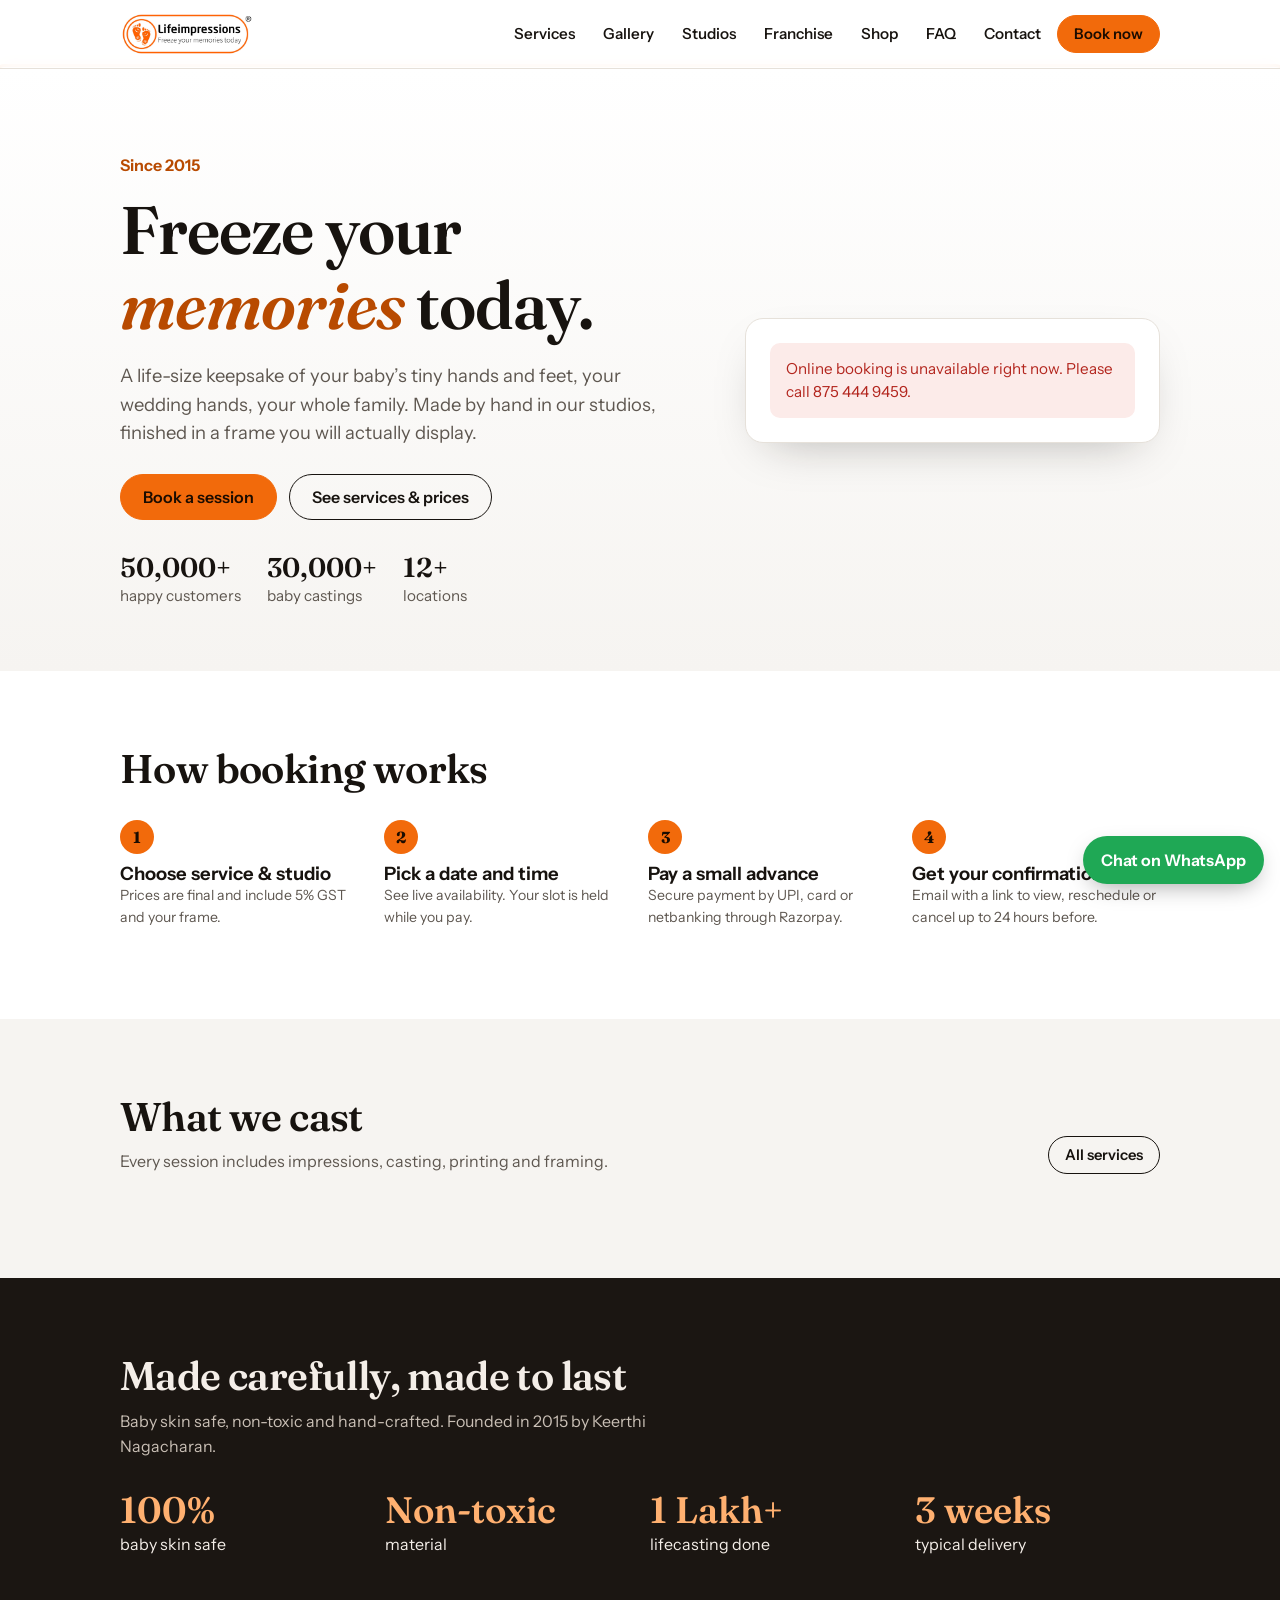
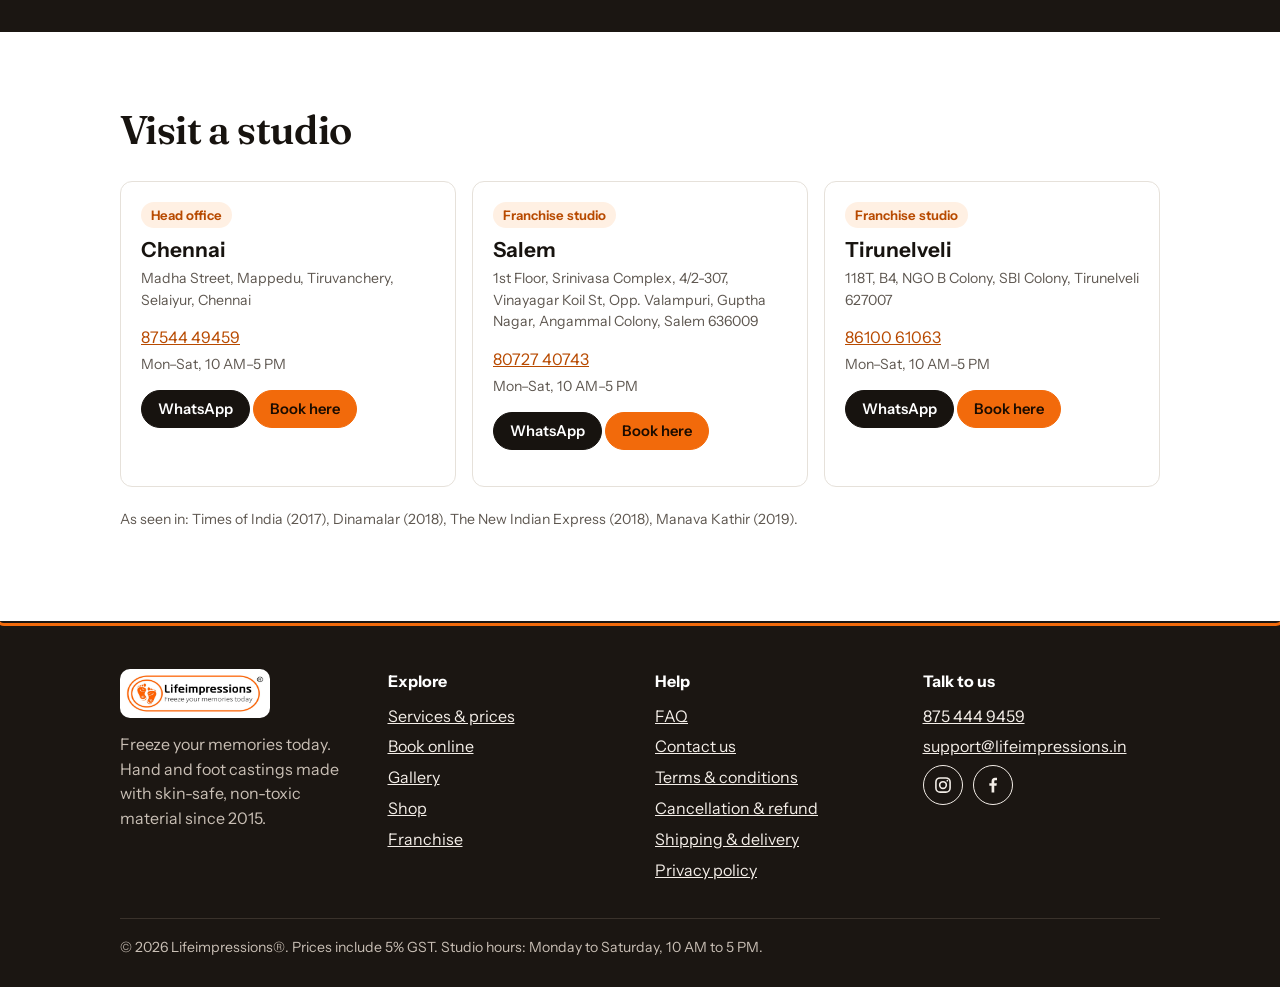
==== index.html @ 8e20bfcf "Lifeimpressions booking website and studio tracker Co-Authored-By: Claude Sonnet 5.5 <noreply@anthro" ====
<!doctype html>
<html lang="en">
<head>
<meta charset="utf-8">
<meta name="viewport" content="width=device-width,initial-scale=1">
<title>Lifeimpressions | Baby hand &amp; foot casting, couple and family casting</title>
<meta name="description" content="Freeze your memories today. Hand and foot casting for babies, couples and families at our studios in Chennai, Salem and Tirunelveli. Book online in two minutes.">
<meta name="theme-color" content="#17130F">
<link rel="icon" href="assets/icon.png">
<link rel="preconnect" href="https://fonts.googleapis.com"><link rel="preconnect" href="https://fonts.gstatic.com" crossorigin>
<link href="https://fonts.googleapis.com/css2?family=Fraunces:ital,opsz,wght@0,9..144,500;0,9..144,600;1,9..144,500&family=Instrument+Sans:wght@400;500;600;700&display=swap" rel="stylesheet">
<link rel="stylesheet" href="styles.css">
</head>
<body>
<a class="sr" href="#main">Skip to content</a>
<header class="top"><div class="wrap">
  <a class="logo" href="#/" aria-label="Lifeimpressions home"><img src="assets/logo.png" alt="Lifeimpressions" width="134" height="44"></a>
  <button class="burger" id="burger" aria-label="Menu" aria-expanded="false">&#9776;</button>
  <nav id="nav" aria-label="Main">
    <a class="l" href="#/services">Services</a><a class="l" href="#/gallery">Gallery</a><a class="l" href="#/locations">Studios</a>
    <a class="l" href="#/franchise">Franchise</a><a class="l" href="#/shop">Shop</a><a class="l" href="#/faq">FAQ</a><a class="l" href="#/contact">Contact</a>
    <a class="btn primary small" href="#/book">Book now</a>
  </nav>
</div></header>
<main id="main" tabindex="-1"></main>
<footer><div class="wrap">
  <div class="cols">
    <div><img src="assets/logo.png" alt="Lifeimpressions" width="150" height="49" style="background:#fff;border-radius:10px;padding:4px"><p style="margin-top:14px">Freeze your memories today. Hand and foot castings made with skin-safe, non-toxic material since 2015.</p></div>
    <div><h4>Explore</h4><ul><li><a href="#/services">Services &amp; prices</a></li><li><a href="#/book">Book online</a></li><li><a href="#/gallery">Gallery</a></li><li><a href="#/shop">Shop</a></li><li><a href="#/franchise">Franchise</a></li></ul></div>
    <div><h4>Help</h4><ul><li><a href="#/faq">FAQ</a></li><li><a href="#/contact">Contact us</a></li><li><a href="#/policies/terms">Terms &amp; conditions</a></li><li><a href="#/policies/cancellation">Cancellation &amp; refund</a></li><li><a href="#/policies/shipping">Shipping &amp; delivery</a></li><li><a href="#/policies/privacy">Privacy policy</a></li></ul></div>
    <div><h4>Talk to us</h4><ul id="foot-contact"></ul></div>
  </div>
  <div class="fine">&copy; <span id="yr"></span> Lifeimpressions&reg;. Prices include 5% GST. Studio hours: Monday to Saturday, 10 AM to 5 PM.</div>
</div></footer>
<a class="wa" id="wa" href="#" target="_blank" rel="noopener">Chat on WhatsApp</a>
<script src="config.js"></script>
<script src="app.js"></script>
</body>
</html>
---- styles.css ----
:root{
  --ink:#17130F; --ink2:#5E5750; --ground:#FFFFFF; --soft:#F6F4F1; --line:#E6E1DA;
  --orange:#F26A0B; --orange-ink:#B84A00; --orange-bg:#FFF0E3; --deep:#1B1612; --deep2:#2A231D;
  --ok:#1E7B4F; --ok-bg:#E4F4EB; --bad:#B3261E; --bad-bg:#FCEBE9;
  --display:'Fraunces',Georgia,serif; --body:'Instrument Sans','Segoe UI',system-ui,sans-serif;
  --r:12px; --gutter:clamp(16px,4vw,40px); --max:1120px;
}
*{box-sizing:border-box} html{scroll-behavior:smooth}
body{margin:0;font:16px/1.55 var(--body);color:var(--ink);background:var(--ground);-webkit-font-smoothing:antialiased}
img{max-width:100%;display:block} a{color:var(--orange-ink)} h1,h2,h3{margin:0;line-height:1.12}
h1,h2{font-family:var(--display);font-weight:600;letter-spacing:-.015em}
h1{font-size:clamp(2.3rem,6vw,4.2rem)} h2{font-size:clamp(1.7rem,3.6vw,2.5rem)} h3{font-size:1.15rem;font-weight:650}
p{margin:0 0 1em} .wrap{max-width:var(--max);margin:0 auto;padding:0 var(--gutter)}
.sr{position:absolute;left:-9999px} :focus-visible{outline:3px solid var(--orange);outline-offset:2px;border-radius:4px}
.btn{display:inline-flex;align-items:center;justify-content:center;gap:8px;min-height:46px;padding:0 22px;border-radius:999px;border:1.5px solid var(--ink);background:var(--ink);color:#fff;font:600 1rem var(--body);cursor:pointer;text-decoration:none;transition:transform .15s,background .15s}
.btn:hover{transform:translateY(-1px)} .btn.primary{background:var(--orange);border-color:var(--orange);color:#1b0c00}
.btn.ghost{background:transparent;color:var(--ink)} .btn.small{min-height:38px;padding:0 16px;font-size:.92rem}
.btn[disabled]{opacity:.45;cursor:not-allowed;transform:none}
/* header */
.top{position:sticky;top:0;z-index:20;background:rgba(255,255,255,.94);backdrop-filter:blur(8px);border-bottom:1px solid var(--line)}
.top .wrap{display:flex;align-items:center;gap:18px;min-height:68px}
.top .logo img{height:44px;width:auto} nav{margin-left:auto;display:flex;gap:4px;align-items:center}
nav a.l{padding:8px 12px;border-radius:8px;color:var(--ink);text-decoration:none;font-weight:550;font-size:.95rem}
nav a.l:hover,nav a.l.on{background:var(--soft)} .burger{display:none;margin-left:auto;min-height:44px;min-width:44px;border:1px solid var(--line);background:#fff;border-radius:10px;font-size:1.3rem}
@media(max-width:900px){.burger{display:block} nav{position:absolute;left:0;right:0;top:68px;background:#fff;border-bottom:1px solid var(--line);flex-direction:column;align-items:stretch;padding:10px var(--gutter) 16px;display:none;margin:0}
 nav.open{display:flex} nav a.l{padding:12px}}
/* hero */
.hero{padding:clamp(36px,7vw,84px) 0 clamp(32px,5vw,64px);background:linear-gradient(180deg,#fff,var(--soft))}
.hero .wrap{display:grid;grid-template-columns:1.15fr .85fr;gap:clamp(24px,5vw,64px);align-items:center}
.hero .kick{color:var(--orange-ink);font-weight:650;margin-bottom:14px}
.hero h1 em{font-style:italic;color:var(--orange-ink)} .hero .lead{font-size:1.15rem;color:var(--ink2);max-width:34em;margin:20px 0 26px}
.hero .proof{display:flex;gap:26px;flex-wrap:wrap;margin-top:30px;color:var(--ink2);font-size:.95rem} .hero .proof b{display:block;font:600 1.7rem var(--display);color:var(--ink)}
.quick{background:#fff;border:1px solid var(--line);border-radius:18px;padding:24px;box-shadow:0 18px 50px -24px rgba(23,19,15,.35)}
.quick h3{font-family:var(--display);font-size:1.4rem;margin-bottom:4px} .quick p.s{color:var(--ink2);font-size:.95rem}
@media(max-width:860px){.hero .wrap{grid-template-columns:1fr}}
/* forms */
label{display:block;font-weight:600;font-size:.92rem;margin:14px 0 6px}
input,select,textarea{width:100%;min-height:46px;padding:10px 12px;border:1.5px solid var(--line);border-radius:10px;font:inherit;background:#fff;color:var(--ink)}
textarea{min-height:92px} input:focus,select:focus,textarea:focus{border-color:var(--orange);outline:none;box-shadow:0 0 0 3px var(--orange-bg)}
.err{color:var(--bad);font-size:.88rem;margin-top:4px} .hint{color:var(--ink2);font-size:.88rem}
.hp{position:absolute;left:-9999px;height:0;overflow:hidden}
/* sections */
section.s{padding:clamp(40px,6vw,76px) 0} section.s.soft{background:var(--soft)} section.s.deep{background:var(--deep);color:#F4EEE8}
.head{display:flex;justify-content:space-between;align-items:end;gap:20px;flex-wrap:wrap;margin-bottom:28px}
.head p{color:var(--ink2);max-width:36em;margin:10px 0 0} section.deep .head p{color:#C9BFB5}
.grid{display:grid;gap:16px;grid-template-columns:repeat(auto-fill,minmax(250px,1fr))}
.card{background:#fff;border:1px solid var(--line);border-radius:var(--r);padding:20px} .card.link{text-decoration:none;color:inherit;transition:border-color .15s,transform .15s} .card.link:hover{border-color:var(--orange);transform:translateY(-2px)}
.price{font:600 1.15rem var(--display)} .price small{font:500 .8rem var(--body);color:var(--ink2)}
.steps{counter-reset:s;display:grid;gap:16px;grid-template-columns:repeat(auto-fit,minmax(220px,1fr))} .steps div{counter-increment:s;padding-top:44px;position:relative}
.steps div:before{content:counter(s);position:absolute;top:0;left:0;width:34px;height:34px;border-radius:50%;background:var(--orange);color:#1b0c00;font:700 1rem var(--display);display:grid;place-items:center}
.stats{display:grid;grid-template-columns:repeat(auto-fit,minmax(150px,1fr));gap:20px;text-align:left} .stats b{font:600 2.3rem var(--display);display:block;color:#FFB070}
.chips{display:flex;flex-wrap:wrap;gap:8px} .chip{min-height:44px;padding:0 16px;border:1.5px solid var(--line);border-radius:999px;background:#fff;font:600 .95rem var(--body);cursor:pointer;color:var(--ink)}
.chip:hover{border-color:var(--orange)} .chip.on{background:var(--ink);color:#fff;border-color:var(--ink)} .chip[disabled]{opacity:.4;cursor:not-allowed;text-decoration:line-through}
.tag{display:inline-block;padding:3px 10px;border-radius:999px;background:var(--orange-bg);color:var(--orange-ink);font-weight:650;font-size:.82rem}
.note{padding:14px 16px;border-radius:10px;background:var(--orange-bg);color:#5a2a00;font-size:.95rem} .note.bad{background:var(--bad-bg);color:var(--bad)} .note.ok{background:var(--ok-bg);color:var(--ok)}
/* booking */
.book{display:grid;grid-template-columns:1fr 340px;gap:32px;align-items:start;padding:30px 0 70px} @media(max-width:900px){.book{grid-template-columns:1fr}}
.prog{display:flex;gap:8px;margin-bottom:22px;flex-wrap:wrap} .prog span{padding:6px 14px;border-radius:999px;background:var(--soft);color:var(--ink2);font-weight:600;font-size:.88rem}
.prog span.on{background:var(--ink);color:#fff} .prog span.done{background:var(--ok-bg);color:var(--ok)}
.panel{background:#fff;border:1px solid var(--line);border-radius:16px;padding:clamp(16px,3vw,28px)}
.pick{display:grid;gap:10px} .opt{display:flex;justify-content:space-between;gap:14px;align-items:center;padding:14px 16px;border:1.5px solid var(--line);border-radius:12px;background:#fff;text-align:left;font:inherit;cursor:pointer;width:100%;color:var(--ink)}
.opt:hover{border-color:var(--orange)} .opt.on{border-color:var(--orange);background:var(--orange-bg)} .opt b{display:block} .opt small{color:var(--ink2)}
.summary{position:sticky;top:90px;background:var(--deep);color:#F4EEE8;border-radius:16px;padding:22px} .summary h3{font-family:var(--display);font-size:1.3rem;margin-bottom:10px}
.summary dl{margin:0;display:grid;grid-template-columns:auto 1fr;gap:6px 14px;font-size:.95rem} .summary dt{color:#C9BFB5} .summary dd{margin:0;text-align:right} .summary hr{border:0;border-top:1px solid #4a4038;margin:14px 0}
.summary .due{display:flex;justify-content:space-between;font:600 1.15rem var(--display)} @media(max-width:900px){.summary{position:static}}
.cal{width:100%} .cal .bar{display:flex;align-items:center;justify-content:space-between;margin-bottom:10px} .cal .bar b{font:600 1.2rem var(--display)}
.cal .dow,.cal .days{display:grid;grid-template-columns:repeat(7,1fr);gap:4px;text-align:center} .cal .dow{font-size:.78rem;color:var(--ink2);font-weight:650;margin-bottom:4px}
.day{min-height:46px;border-radius:10px;border:1.5px solid transparent;background:var(--soft);font:600 .95rem var(--body);cursor:pointer;color:var(--ink)} .day:hover:not([disabled]){border-color:var(--orange)}
.day[disabled]{background:transparent;color:#B6AFA6;cursor:not-allowed;font-weight:500} .day.on{background:var(--ink);color:#fff} .day.has:after{content:"";display:block;width:5px;height:5px;border-radius:50%;background:var(--orange);margin:2px auto 0}
.check{display:flex;gap:12px;align-items:flex-start;padding:12px 0;border-bottom:1px solid var(--line)} .check input{width:22px;min-height:22px;margin-top:2px;accent-color:var(--orange)} .check label{margin:0;font-weight:500}
.ok-box{text-align:center;padding:10px 0} .ok-box .tick{width:64px;height:64px;border-radius:50%;background:var(--ok-bg);color:var(--ok);display:grid;place-items:center;font-size:2rem;margin:0 auto 14px}
.kv{display:grid;grid-template-columns:auto 1fr;gap:8px 18px;margin:18px 0} .kv dt{color:var(--ink2)} .kv dd{margin:0;font-weight:600}
/* prose */
.prose{max-width:46em} .prose h2{font-size:1.5rem;margin:1.8em 0 .5em} .prose h3{margin:1.4em 0 .4em} .prose li{margin-bottom:.4em}
details{border-bottom:1px solid var(--line);padding:16px 0} summary{cursor:pointer;font-weight:650;font-size:1.05rem;list-style:none;display:flex;justify-content:space-between;gap:12px;min-height:32px} summary::-webkit-details-marker{display:none} summary:after{content:"+";font-size:1.4rem;color:var(--orange-ink)} details[open] summary:after{content:"–"} details p{margin:10px 0 0;color:var(--ink2)}
.gal{columns:3 220px;gap:12px} .gal img{border-radius:10px;margin-bottom:12px;width:100%}
footer{background:var(--deep);color:#C9BFB5;padding:48px 0 28px} footer a{color:#F4EEE8} footer .cols{display:grid;gap:30px;grid-template-columns:repeat(auto-fit,minmax(200px,1fr))} footer h4{color:#fff;margin:0 0 10px;font-size:1rem} footer ul{list-style:none;margin:0;padding:0} footer li{margin-bottom:6px} footer .fine{border-top:1px solid #3a322b;margin-top:30px;padding-top:18px;font-size:.88rem}
.wa{position:fixed;right:16px;bottom:16px;z-index:30;background:#1FA855;color:#fff;border-radius:999px;padding:0 18px;min-height:48px;display:flex;align-items:center;font-weight:650;text-decoration:none;box-shadow:0 8px 24px -8px rgba(0,0,0,.4)}
@media(prefers-reduced-motion:reduce){*{transition:none!important;scroll-behavior:auto!important}}

@media(max-width:600px){.wa{padding:0 14px;min-height:44px;font-size:.9rem}}

.gwrap{position:relative}.glist{list-style:none;margin:4px 0 0;padding:0;border:1px solid var(--line);border-radius:10px;background:var(--ground);position:absolute;left:0;right:0;z-index:1000;max-height:240px;overflow:auto;box-shadow:0 8px 24px rgba(23,19,15,.12)}
.glist[hidden]{display:none}.glist li{padding:11px 14px;cursor:pointer;font-size:.92rem;border-bottom:1px solid var(--line)}.glist li:last-child{border-bottom:0}.glist li:hover{background:var(--soft)}.glist li.none{color:var(--ink2);cursor:default}
.map{height:280px;margin-top:10px;border-radius:var(--r);border:1px solid var(--line);z-index:0}

.card.svc{padding:0;overflow:hidden;display:block}.svc-img{aspect-ratio:4/3;background:var(--soft);overflow:hidden}.svc-img img{width:100%;height:100%;object-fit:cover;display:block;transition:transform .3s}.card.svc:hover .svc-img img{transform:scale(1.04)}.svc-body{padding:16px 20px 20px}
.opt-img{width:56px;height:56px;border-radius:10px;object-fit:cover;flex:none;background:var(--soft)}

.hero .cta{display:flex;flex-wrap:wrap;gap:12px}
@media(max-width:560px){
  .hero .cta{flex-direction:column}.hero .cta .btn{width:100%}
  .hero .proof{display:grid;grid-template-columns:repeat(3,1fr);gap:10px;font-size:.8rem;margin-top:26px}.hero .proof b{font-size:1.3rem}
}

.two-col{grid-template-columns:1fr 1fr}@media(max-width:860px){.two-col{grid-template-columns:1fr}}
.two-col{padding:10px var(--gutter) 70px}

.social{display:inline-flex;gap:10px;vertical-align:middle}.social a{display:inline-flex;align-items:center;justify-content:center;width:40px;height:40px;border-radius:50%;border:1.5px solid currentColor;color:inherit;text-decoration:none;transition:background .15s,color .15s,border-color .15s}
.social a:hover{background:var(--orange);border-color:var(--orange);color:#1b0c00}.social.lg a{width:46px;height:46px;color:var(--ink)}.social.lg a:hover{color:#1b0c00}
footer .social a{color:#F4EEE8}footer .social a:hover{color:#1b0c00}
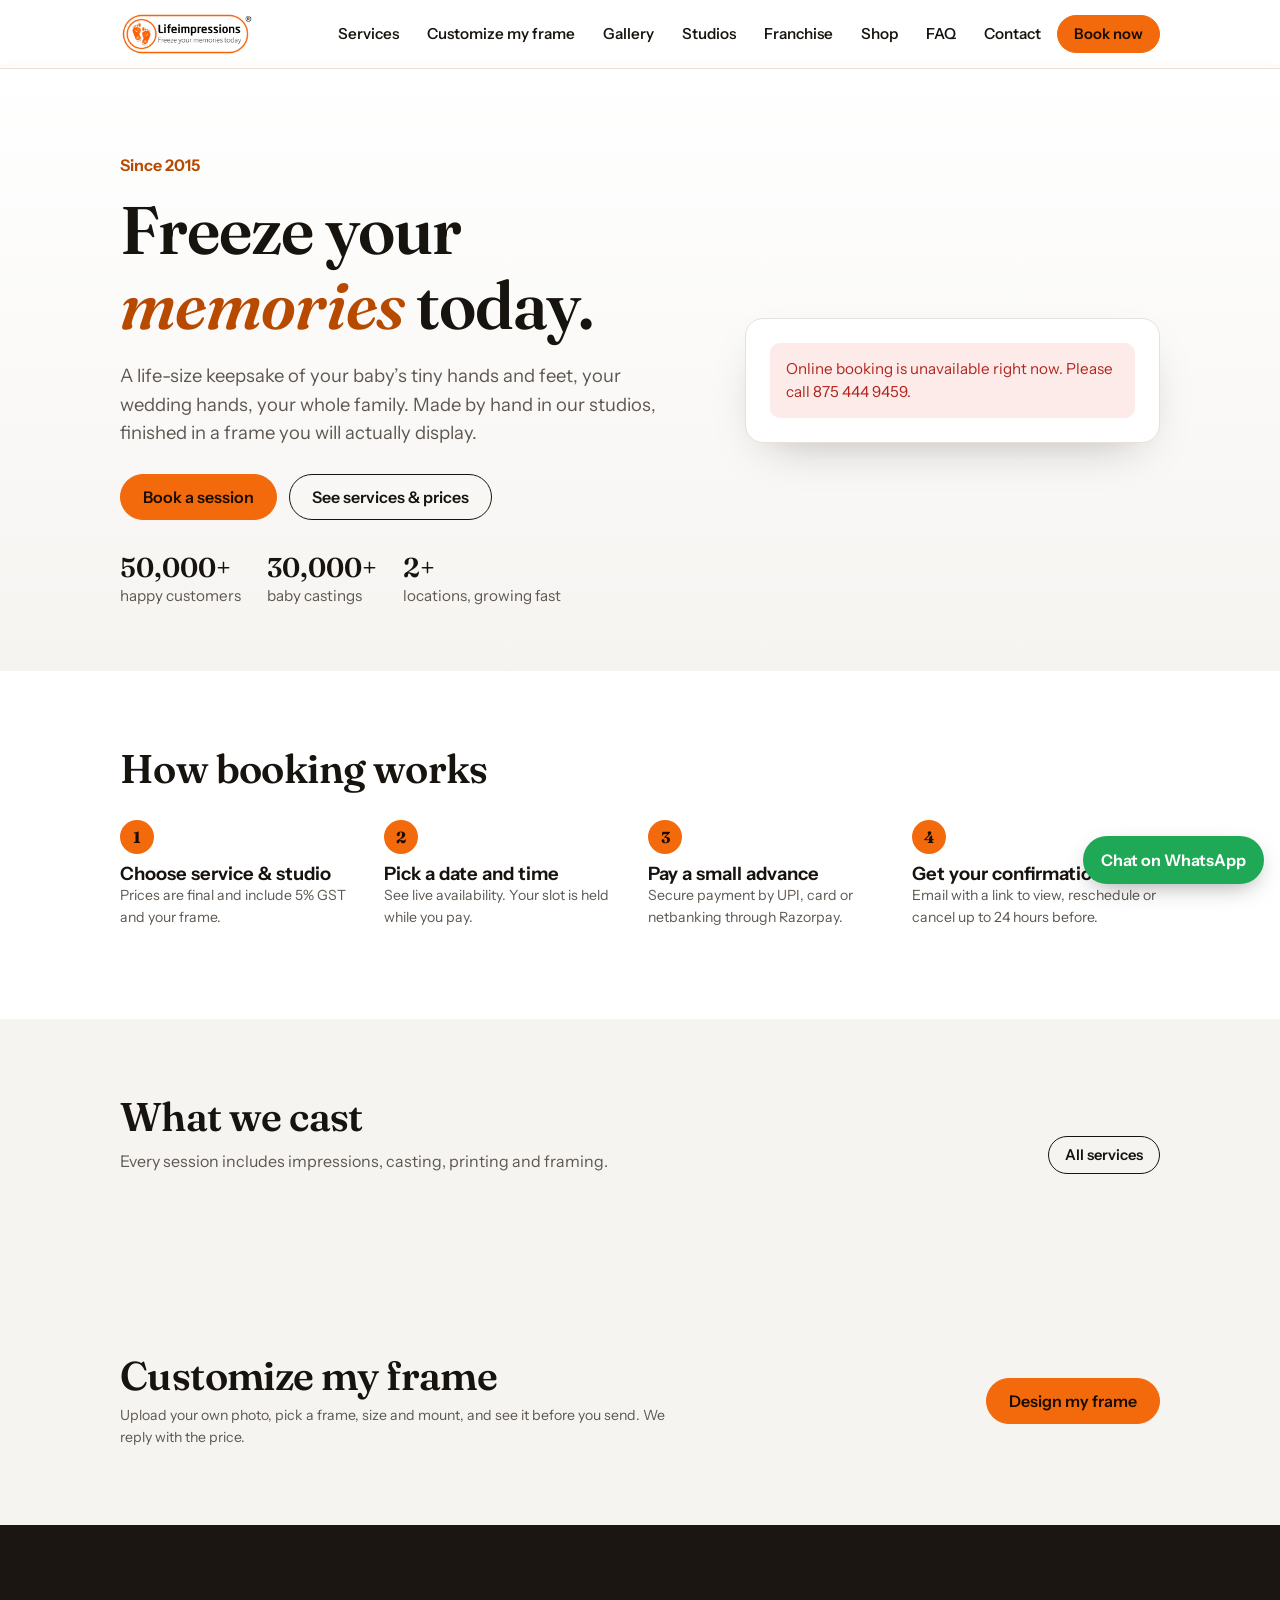
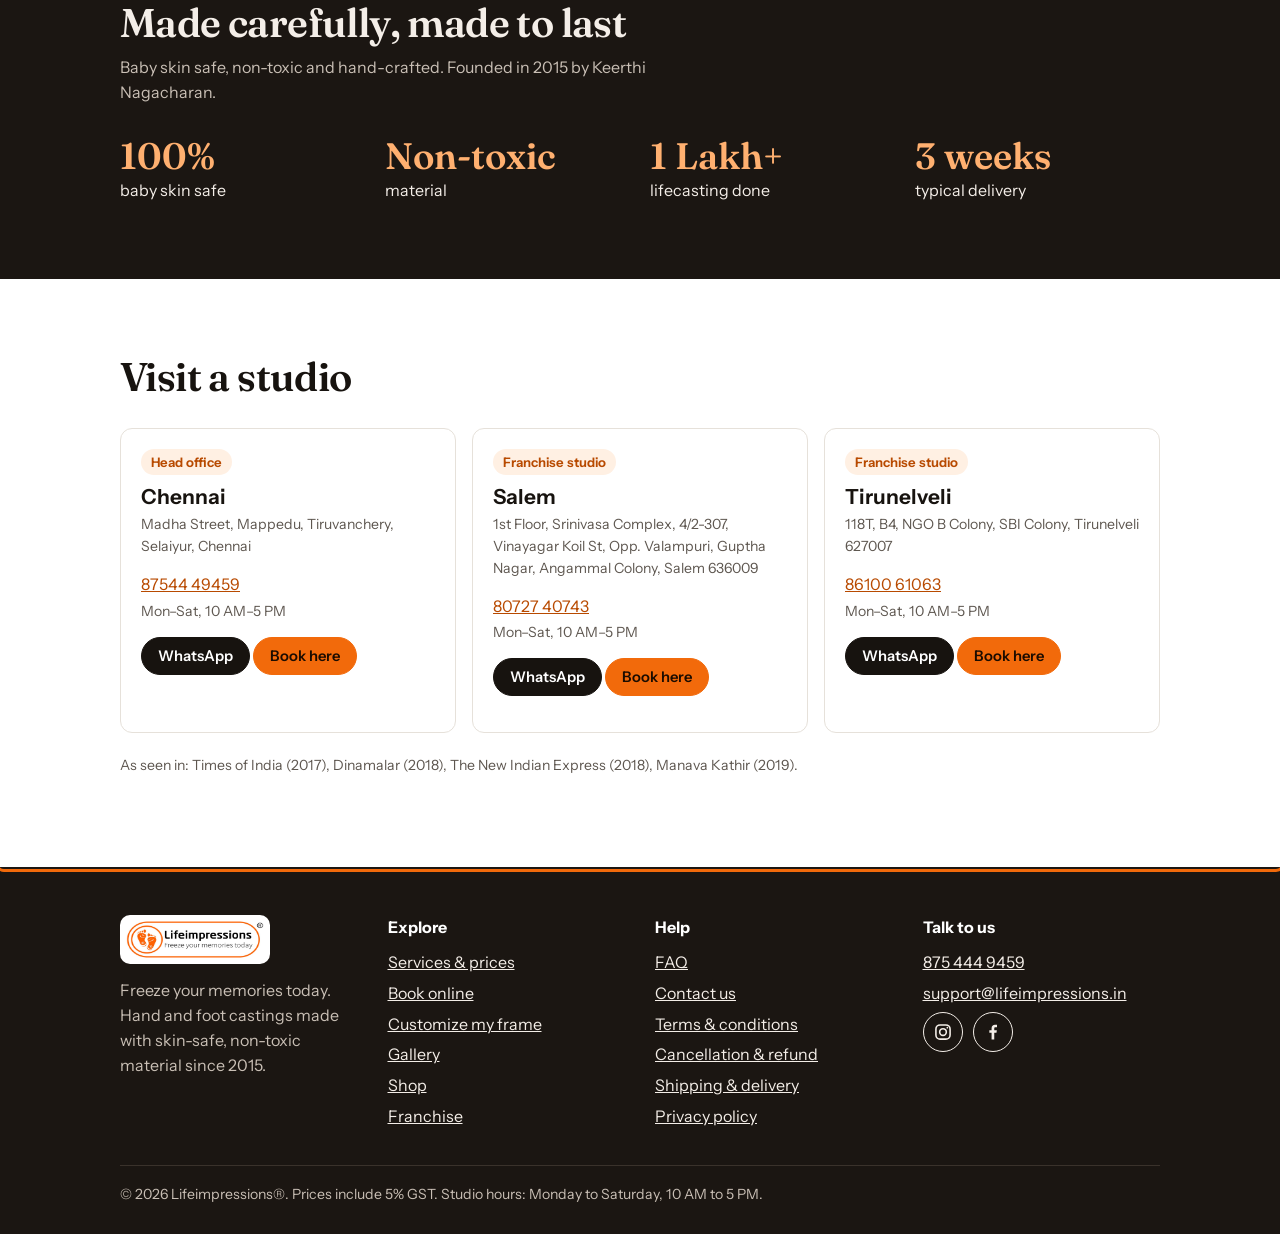
==== commit 35e733ca: "Customize my frame: photo upload, 6 placeholder frame models, live preview, size/mount/glass/caption" ====
--- a/index.html
+++ b/index.html
@@ -17,7 +17,7 @@
   <a class="logo" href="#/" aria-label="Lifeimpressions home"><img src="assets/logo.png" alt="Lifeimpressions" width="134" height="44"></a>
   <button class="burger" id="burger" aria-label="Menu" aria-expanded="false">&#9776;</button>
   <nav id="nav" aria-label="Main">
-    <a class="l" href="#/services">Services</a><a class="l" href="#/gallery">Gallery</a><a class="l" href="#/locations">Studios</a>
+    <a class="l" href="#/services">Services</a><a class="l" href="#/frame">Customize my frame</a><a class="l" href="#/gallery">Gallery</a><a class="l" href="#/locations">Studios</a>
     <a class="l" href="#/franchise">Franchise</a><a class="l" href="#/shop">Shop</a><a class="l" href="#/faq">FAQ</a><a class="l" href="#/contact">Contact</a>
     <a class="btn primary small" href="#/book">Book now</a>
   </nav>
@@ -26,7 +26,7 @@
 <footer><div class="wrap">
   <div class="cols">
     <div><img src="assets/logo.png" alt="Lifeimpressions" width="150" height="49" style="background:#fff;border-radius:10px;padding:4px"><p style="margin-top:14px">Freeze your memories today. Hand and foot castings made with skin-safe, non-toxic material since 2015.</p></div>
-    <div><h4>Explore</h4><ul><li><a href="#/services">Services &amp; prices</a></li><li><a href="#/book">Book online</a></li><li><a href="#/gallery">Gallery</a></li><li><a href="#/shop">Shop</a></li><li><a href="#/franchise">Franchise</a></li></ul></div>
+    <div><h4>Explore</h4><ul><li><a href="#/services">Services &amp; prices</a></li><li><a href="#/book">Book online</a></li><li><a href="#/frame">Customize my frame</a></li><li><a href="#/gallery">Gallery</a></li><li><a href="#/shop">Shop</a></li><li><a href="#/franchise">Franchise</a></li></ul></div>
     <div><h4>Help</h4><ul><li><a href="#/faq">FAQ</a></li><li><a href="#/contact">Contact us</a></li><li><a href="#/policies/terms">Terms &amp; conditions</a></li><li><a href="#/policies/cancellation">Cancellation &amp; refund</a></li><li><a href="#/policies/shipping">Shipping &amp; delivery</a></li><li><a href="#/policies/privacy">Privacy policy</a></li></ul></div>
     <div><h4>Talk to us</h4><ul id="foot-contact"></ul></div>
   </div>
--- a/styles.css
+++ b/styles.css
@@ -99,3 +99,57 @@
 .social{display:inline-flex;gap:10px;vertical-align:middle}.social a{display:inline-flex;align-items:center;justify-content:center;width:40px;height:40px;border-radius:50%;border:1.5px solid currentColor;color:inherit;text-decoration:none;transition:background .15s,color .15s,border-color .15s}
 .social a:hover{background:var(--orange);border-color:var(--orange);color:#1b0c00}.social.lg a{width:46px;height:46px;color:var(--ink)}.social.lg a:hover{color:#1b0c00}
 footer .social a{color:#F4EEE8}footer .social a:hover{color:#1b0c00}
+
+/* ---- booking wizard: stepper on top, action bar fixed to the bottom on every screen size ---- */
+.wiz{list-style:none;padding:0;margin:0 0 10px;display:flex;align-items:flex-start;counter-reset:w}
+.wiz li{flex:1;position:relative;display:flex;flex-direction:column;align-items:center;text-align:center;gap:6px;font-size:.82rem;color:var(--ink2);font-weight:600}
+.wiz li:not(:first-child)::before{content:"";position:absolute;top:15px;right:50%;width:100%;height:2px;background:var(--line);z-index:0}
+.wiz li.done:not(:first-child)::before,.wiz li.on:not(:first-child)::before{background:var(--orange)}
+.wiz i{position:relative;z-index:1;width:32px;height:32px;border-radius:50%;display:grid;place-items:center;background:#fff;border:2px solid var(--line);font-style:normal;font-weight:700;color:var(--ink2)}
+.wiz li.on i{background:var(--orange);border-color:var(--orange);color:#1b0c00}.wiz li.done i{background:var(--ok-bg);border-color:var(--ok);color:var(--ok)}.wiz li.on{color:var(--ink)}
+.wiz-count{display:none;margin:0 0 18px;color:var(--ink2);font-size:.95rem}
+@media(max-width:640px){.wiz li span{display:none}.wiz li.on span{display:none}.wiz-count{display:block}}
+.wiz-page{padding-bottom:120px}
+.wnav{position:fixed;left:0;right:0;bottom:0;z-index:80;background:#fff;border-top:1px solid var(--line);box-shadow:0 -6px 24px rgba(23,19,15,.08);padding:12px var(--gutter) calc(12px + env(safe-area-inset-bottom))}
+.wnav-in{max-width:calc(var(--max) - 2 * var(--gutter));margin:0 auto;display:flex;align-items:center;justify-content:space-between;gap:16px}
+.wnav-info{display:flex;flex-direction:column;line-height:1.25;min-width:0}.wnav-info span{font-size:.8rem;color:var(--ink2)}.wnav-info b{font:600 1.35rem var(--display)}.wnav-info small{color:var(--ink2);font-size:.8rem}
+.wnav-btns{display:flex;gap:10px}.wnav-btns .btn{min-height:50px;padding:0 26px}
+@media(max-width:560px){.wnav-in{gap:10px}.wnav-btns{flex:1}.wnav-btns .btn.primary{flex:1;padding:0 14px}.wnav-btns .btn.ghost{padding:0 16px}.wnav-info b{font-size:1.15rem}.wnav-info small{display:none}.wnav-info{flex:none}}
+
+.vgrid{display:grid;gap:22px;grid-template-columns:repeat(auto-fill,minmax(300px,1fr))}.vid{margin:0}.vid figcaption{margin-top:10px;font-weight:600;font-size:.98rem;line-height:1.35}
+.vbox{position:relative;display:block;width:100%;aspect-ratio:16/9;border:0;border-radius:var(--r);overflow:hidden;background:var(--deep);cursor:pointer;padding:0}.vbox img{width:100%;height:100%;object-fit:cover;display:block}
+.vbox iframe{position:absolute;inset:0;width:100%;height:100%;border:0}.vbox.fb:not(.playing){background:linear-gradient(135deg,#1b3a6b,#2f6fd1)}.vfb{position:absolute;left:14px;top:12px;color:#fff;font-weight:600;font-size:.9rem;opacity:.9}
+.vplay{position:absolute;left:50%;top:50%;transform:translate(-50%,-50%);width:64px;height:64px;border-radius:50%;background:rgba(255,255,255,.92);color:#1b0c00;display:grid;place-items:center;box-shadow:0 6px 20px rgba(0,0,0,.3);transition:transform .15s}.vbox:hover .vplay{transform:translate(-50%,-50%) scale(1.08)}
+
+.gtabs{display:flex;gap:8px;margin:0 0 22px;border-bottom:1px solid var(--line)}
+.gtabs button{background:none;border:0;border-bottom:3px solid transparent;padding:12px 18px;font:inherit;font-weight:600;font-size:1.02rem;color:var(--ink2);cursor:pointer;margin-bottom:-1px}
+.gtabs button small{font-weight:500;opacity:.7;margin-left:4px}
+.gtabs button.on{color:var(--ink);border-bottom-color:var(--orange)}
+.vbox video{position:absolute;inset:0;width:100%;height:100%;background:#000}
+.vbox video,.vbox img.pimg{object-fit:contain}
+/* Customize my frame */
+.fr-grid{display:grid;grid-template-columns:minmax(0,1fr) minmax(0,1fr);gap:24px;align-items:start}
+.fr-prev{position:sticky;top:84px}
+@media(max-width:860px){.fr-grid{grid-template-columns:1fr}.fr-prev{position:static}}
+.fr-stage{display:flex;justify-content:center;padding:10px 0}
+.fr-frame{width:min(100%,340px);max-height:62vh;background:var(--fc);border:var(--fw) solid var(--fc);box-shadow:inset 0 0 0 2px var(--fe),0 14px 30px rgba(23,19,15,.28);display:flex}
+.fr-mat{flex:1;display:flex;flex-direction:column;min-width:0;min-height:0}
+.fr-win{flex:1;position:relative;overflow:hidden;background:#e9e5df;box-shadow:inset 0 0 0 1px rgba(0,0,0,.25),inset 0 3px 8px rgba(0,0,0,.25);min-height:0;touch-action:none;cursor:grab}
+.fr-win.drag{cursor:grabbing}.fr-win img{position:absolute;inset:0;width:100%;height:100%;object-fit:cover;user-select:none;-webkit-user-drag:none;pointer-events:none}
+.fr-empty{position:absolute;inset:0;display:grid;place-items:center;text-align:center;padding:12px;color:var(--ink2);font-size:.9rem}
+.fr-cap{text-align:center;font:italic 500 .85rem var(--display);padding:8px 4px 2px;color:#2b2621;white-space:nowrap;overflow:hidden;text-overflow:ellipsis}
+.fr-size{text-align:center;margin:4px 0 0}
+.fr-drop{display:flex;flex-direction:column;align-items:center;gap:6px;text-align:center;padding:34px 16px;border:2px dashed var(--line);border-radius:14px;background:var(--soft);cursor:pointer}
+.fr-drop:hover{border-color:var(--orange)}.fr-drop b{font-size:1.1rem}.fr-drop span{color:var(--ink2);font-size:.92rem}
+.fr-models{display:grid;grid-template-columns:repeat(2,1fr);gap:10px}
+.fr-m{display:flex;flex-direction:column;align-items:flex-start;gap:4px;padding:12px;border:1.5px solid var(--line);border-radius:12px;background:#fff;text-align:left;font:inherit;color:var(--ink);cursor:pointer}
+.fr-m:hover{border-color:var(--orange)}.fr-m.on{border-color:var(--orange);background:var(--orange-bg)}.fr-m small{color:var(--ink2)}
+.fr-sw{display:block;width:100%;height:34px;border-radius:6px;border:4px solid;margin-bottom:4px}
+.fr-dot{display:inline-block;width:14px;height:14px;border-radius:50%;border:1px solid #bbb;margin-right:8px;vertical-align:-2px}
+.chip.on{border-color:var(--orange);background:var(--orange-bg)}
+.fr-sum{white-space:pre-wrap;background:var(--soft);border-radius:10px;padding:12px 14px;margin:16px 0 0;font:.88rem/1.5 var(--body);color:var(--ink2)}
+.fr-band{display:flex;gap:18px;align-items:center;justify-content:space-between;flex-wrap:wrap}
+.chip.on{color:var(--ink)}
+.fr-zoom{margin:0 0 18px;padding-bottom:16px;border-bottom:1px solid var(--line)}.fr-zoom input{width:100%}
+@media(max-width:860px){.fr-prev{position:sticky;top:64px;z-index:5;margin:0 -4px}.fr-prev .panel{padding:8px 12px}.fr-frame{max-height:30vh;width:min(100%,260px)}.fr-stage{padding:4px 0}.fr-size{font-size:.8rem}}
+@media(max-width:860px){.fr-prev.empty{display:none}}
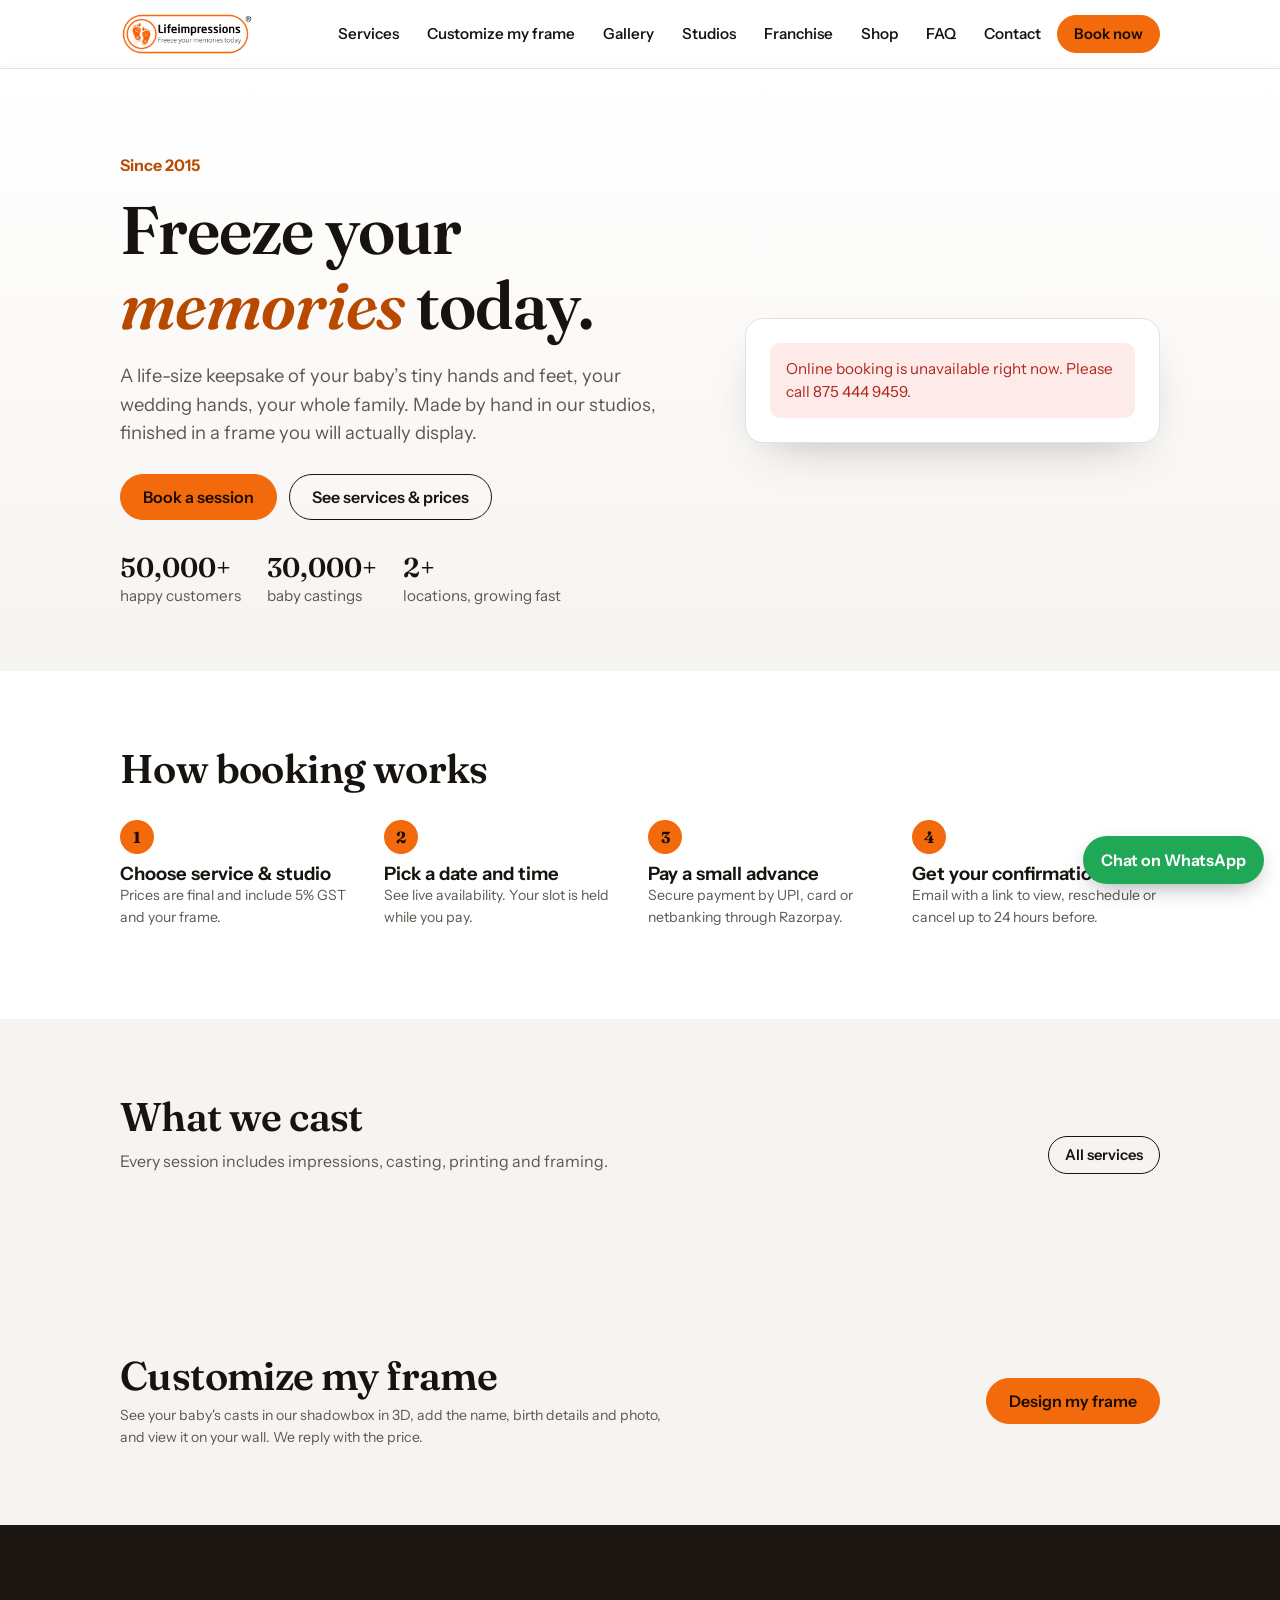
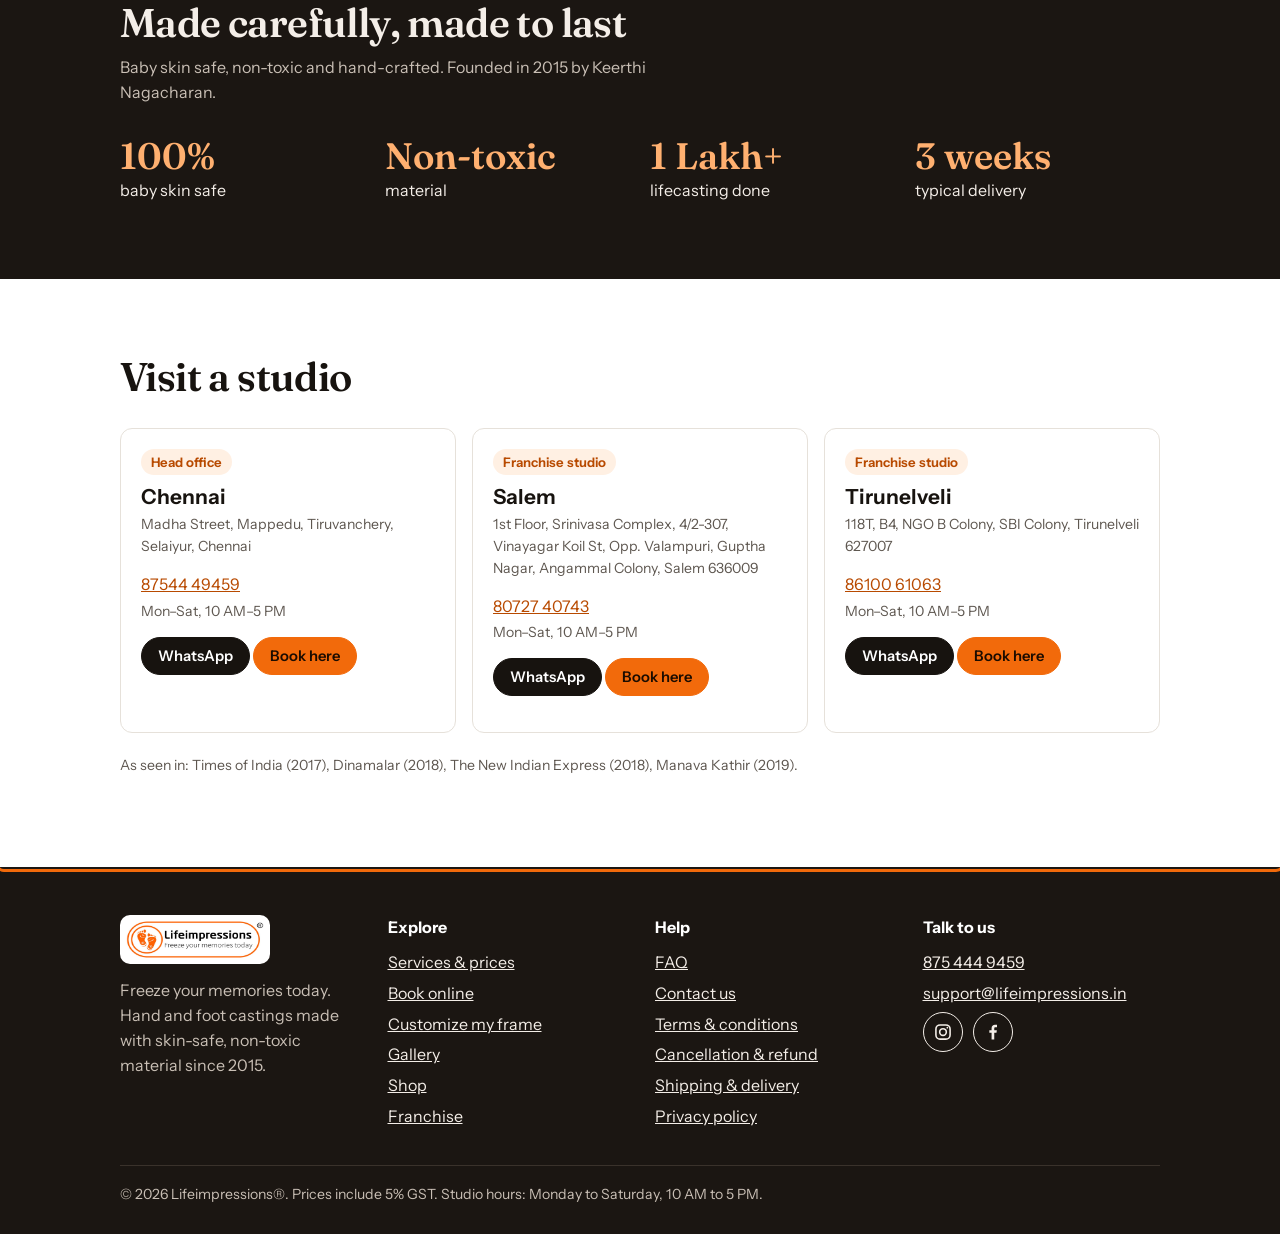
==== commit d99d16f5: "Customize my frame opens the 3D designer; baked shadows in the wall view Co-Authored-By: Claude Opus" ====
--- a/index.html
+++ b/index.html
@@ -8,7 +8,7 @@
 <meta name="theme-color" content="#17130F">
 <link rel="icon" href="assets/icon.png">
 <link rel="preconnect" href="https://fonts.googleapis.com"><link rel="preconnect" href="https://fonts.gstatic.com" crossorigin>
-<link href="https://fonts.googleapis.com/css2?family=Fraunces:ital,opsz,wght@0,9..144,500;0,9..144,600;1,9..144,500&family=Instrument+Sans:wght@400;500;600;700&display=swap" rel="stylesheet">
+<link href="https://fonts.googleapis.com/css2?family=Fraunces:ital,opsz,wght@0,9..144,500;0,9..144,600;1,9..144,500&family=Instrument+Sans:wght@400;500;600;700&family=Great+Vibes&display=swap" rel="stylesheet">
 <link rel="stylesheet" href="styles.css">
 </head>
 <body>
@@ -17,7 +17,7 @@
   <a class="logo" href="#/" aria-label="Lifeimpressions home"><img src="assets/logo.png" alt="Lifeimpressions" width="134" height="44"></a>
   <button class="burger" id="burger" aria-label="Menu" aria-expanded="false">&#9776;</button>
   <nav id="nav" aria-label="Main">
-    <a class="l" href="#/services">Services</a><a class="l" href="#/frame">Customize my frame</a><a class="l" href="#/gallery">Gallery</a><a class="l" href="#/locations">Studios</a>
+    <a class="l" href="#/services">Services</a><a class="l" href="/shadowbox-3d">Customize my frame</a><a class="l" href="#/gallery">Gallery</a><a class="l" href="#/locations">Studios</a>
     <a class="l" href="#/franchise">Franchise</a><a class="l" href="#/shop">Shop</a><a class="l" href="#/faq">FAQ</a><a class="l" href="#/contact">Contact</a>
     <a class="btn primary small" href="#/book">Book now</a>
   </nav>
@@ -26,13 +26,14 @@
 <footer><div class="wrap">
   <div class="cols">
     <div><img src="assets/logo.png" alt="Lifeimpressions" width="150" height="49" style="background:#fff;border-radius:10px;padding:4px"><p style="margin-top:14px">Freeze your memories today. Hand and foot castings made with skin-safe, non-toxic material since 2015.</p></div>
-    <div><h4>Explore</h4><ul><li><a href="#/services">Services &amp; prices</a></li><li><a href="#/book">Book online</a></li><li><a href="#/frame">Customize my frame</a></li><li><a href="#/gallery">Gallery</a></li><li><a href="#/shop">Shop</a></li><li><a href="#/franchise">Franchise</a></li></ul></div>
+    <div><h4>Explore</h4><ul><li><a href="#/services">Services &amp; prices</a></li><li><a href="#/book">Book online</a></li><li><a href="/shadowbox-3d">Customize my frame</a></li><li><a href="#/gallery">Gallery</a></li><li><a href="#/shop">Shop</a></li><li><a href="#/franchise">Franchise</a></li></ul></div>
     <div><h4>Help</h4><ul><li><a href="#/faq">FAQ</a></li><li><a href="#/contact">Contact us</a></li><li><a href="#/policies/terms">Terms &amp; conditions</a></li><li><a href="#/policies/cancellation">Cancellation &amp; refund</a></li><li><a href="#/policies/shipping">Shipping &amp; delivery</a></li><li><a href="#/policies/privacy">Privacy policy</a></li></ul></div>
     <div><h4>Talk to us</h4><ul id="foot-contact"></ul></div>
   </div>
   <div class="fine">&copy; <span id="yr"></span> Lifeimpressions&reg;. Prices include 5% GST. Studio hours: Monday to Saturday, 10 AM to 5 PM.</div>
 </div></footer>
 <a class="wa" id="wa" href="#" target="_blank" rel="noopener">Chat on WhatsApp</a>
+<script type="importmap">{"imports":{"three":"https://cdn.jsdelivr.net/npm/three@0.160.0/build/three.module.js","three/examples/jsm/":"https://cdn.jsdelivr.net/npm/three@0.160.0/examples/jsm/"}}</script>
 <script src="config.js"></script>
 <script src="app.js"></script>
 </body>
--- a/styles.css
+++ b/styles.css
@@ -127,18 +127,32 @@
 .gtabs button.on{color:var(--ink);border-bottom-color:var(--orange)}
 .vbox video{position:absolute;inset:0;width:100%;height:100%;background:#000}
 .vbox video,.vbox img.pimg{object-fit:contain}
-/* Customize my frame */
-.fr-grid{display:grid;grid-template-columns:minmax(0,1fr) minmax(0,1fr);gap:24px;align-items:start}
+/* Customize my frame: 3D shadowbox preview */
+.fr-grid{display:grid;grid-template-columns:minmax(0,1.15fr) minmax(0,1fr);gap:24px;align-items:start}
 .fr-prev{position:sticky;top:84px}
-@media(max-width:860px){.fr-grid{grid-template-columns:1fr}.fr-prev{position:static}}
-.fr-stage{display:flex;justify-content:center;padding:10px 0}
-.fr-frame{width:min(100%,340px);max-height:62vh;background:var(--fc);border:var(--fw) solid var(--fc);box-shadow:inset 0 0 0 2px var(--fe),0 14px 30px rgba(23,19,15,.28);display:flex}
-.fr-mat{flex:1;display:flex;flex-direction:column;min-width:0;min-height:0}
-.fr-win{flex:1;position:relative;overflow:hidden;background:#e9e5df;box-shadow:inset 0 0 0 1px rgba(0,0,0,.25),inset 0 3px 8px rgba(0,0,0,.25);min-height:0;touch-action:none;cursor:grab}
-.fr-win.drag{cursor:grabbing}.fr-win img{position:absolute;inset:0;width:100%;height:100%;object-fit:cover;user-select:none;-webkit-user-drag:none;pointer-events:none}
-.fr-empty{position:absolute;inset:0;display:grid;place-items:center;text-align:center;padding:12px;color:var(--ink2);font-size:.9rem}
-.fr-cap{text-align:center;font:italic 500 .85rem var(--display);padding:8px 4px 2px;color:#2b2621;white-space:nowrap;overflow:hidden;text-overflow:ellipsis}
-.fr-size{text-align:center;margin:4px 0 0}
+@media(max-width:860px){.fr-grid{grid-template-columns:1fr}.fr-prev{position:sticky;top:64px;z-index:5;margin:0 -4px}.fr-prev .panel{padding:8px 12px}.fr-prev.empty{display:none}.fr-size{display:none}}
+.fr-size{text-align:center;margin:6px 0 0;font-size:.82rem}
+.sb{--rx:0;--ry:0;container-type:inline-size;width:min(100%,520px);margin:6px auto;position:relative}
+@media(max-width:860px){.sb{width:min(100%,calc(30vh * var(--ar)))}}
+.sb-tilt{width:100%;height:100%;transform:perspective(1100px) rotateX(calc(var(--rx) * -4deg)) rotateY(calc(var(--ry) * 6deg));transition:transform .12s linear;transform-style:preserve-3d;filter:drop-shadow(0 2.4cqw 2.6cqw rgba(23,19,15,.32))}
+.sb-frame{position:relative;width:100%;height:100%;box-sizing:border-box;border:calc(var(--fw) * .55cqw) solid var(--fc);border-radius:.4cqw;background:var(--fc);
+  box-shadow:inset 0 0 0 .35cqw var(--fe),inset 0 0 1.2cqw .4cqw rgba(0,0,0,.55);
+  background-image:repeating-linear-gradient(95deg,rgba(255,255,255,.05) 0 .5cqw,rgba(0,0,0,.07) .5cqw 1cqw)}
+.sb-liner{position:absolute;inset:0;background:#0d0c0b;padding:3.4cqw;overflow:hidden;box-shadow:inset calc(var(--ry) * -1.4cqw) calc(var(--rx) * 1.4cqw) 2.6cqw .4cqw rgba(0,0,0,.9)}
+.sb-board{position:relative;width:100%;height:100%;box-sizing:border-box;background:var(--bd);padding:4.4cqw;display:grid;grid-template-columns:41% 1fr;grid-template-rows:minmax(0,1fr) auto;column-gap:4.6cqw;row-gap:1.6cqw;
+  transform:translate(calc(var(--ry) * -.9cqw),calc(var(--rx) * .9cqw));box-shadow:0 0 2.4cqw .3cqw rgba(0,0,0,.75)}
+.sb-photo{grid-column:1;grid-row:1;position:relative;overflow:hidden;background:#e4e0d9;border:.25cqw solid #111;touch-action:none;cursor:grab;min-height:0}
+.sb-photo.drag{cursor:grabbing}.sb-photo img{position:absolute;inset:0;width:100%;height:100%;object-fit:cover;user-select:none;-webkit-user-drag:none;pointer-events:none}
+.fr-empty{position:absolute;inset:0;display:grid;place-items:center;text-align:center;color:#8a837a;font-size:2.6cqw;padding:1cqw}
+.sb-name{grid-column:1;grid-row:2;text-align:center;font:400 5.6cqw/1.2 "Great Vibes","Allura","Brush Script MT",cursive;padding-top:.4cqw;white-space:nowrap;overflow:hidden;text-overflow:ellipsis;
+  background:linear-gradient(180deg,#f8e08e,#c8982f 60%,#a97c22);-webkit-background-clip:text;background-clip:text;color:transparent;filter:drop-shadow(.15cqw .2cqw .1cqw rgba(0,0,0,.35))}
+.sb-name.ghost,.sb-charm.ghost{opacity:.4}
+.sb-casts{grid-column:2;grid-row:1;position:relative;border:.25cqw solid #111;min-height:0;min-width:0;overflow:visible;background:var(--bd)}
+.sb-board.dark .sb-casts,.sb-board.dark .sb-photo{border-color:#8a7a52}
+.sb-casts img{position:absolute;left:1.2cqw;top:1.2cqw;width:calc(100% - 2.4cqw);height:calc(100% - 2.4cqw);object-fit:contain;transform:translate(calc(var(--ry) * -1.5cqw),calc(var(--rx) * 1.2cqw));filter:drop-shadow(calc(.7cqw + var(--ry) * -.7cqw) calc(.9cqw + var(--rx) * .5cqw) .7cqw rgba(0,0,0,.42));user-select:none;pointer-events:none}
+.sb-charms{grid-column:2;grid-row:2;display:flex;justify-content:space-around;align-items:center;transform:translate(calc(var(--ry) * -1.5cqw),calc(var(--rx) * 1.2cqw))}
+.sb-charm{flex:none;width:9.6cqw;height:9.6cqw;overflow:visible;filter:drop-shadow(calc(.4cqw + var(--ry) * -.5cqw) calc(.5cqw + var(--rx) * .4cqw) .35cqw rgba(0,0,0,.42))}
+.sb-glass{position:absolute;inset:0;pointer-events:none;background:linear-gradient(115deg,rgba(255,255,255,var(--sheen)) 0%,rgba(255,255,255,0) 32%,rgba(255,255,255,0) 62%,rgba(255,255,255,calc(var(--sheen) * .55)) 100%);background-size:220% 100%;background-position:calc(50% + var(--ry) * 45%) 0}
 .fr-drop{display:flex;flex-direction:column;align-items:center;gap:6px;text-align:center;padding:34px 16px;border:2px dashed var(--line);border-radius:14px;background:var(--soft);cursor:pointer}
 .fr-drop:hover{border-color:var(--orange)}.fr-drop b{font-size:1.1rem}.fr-drop span{color:var(--ink2);font-size:.92rem}
 .fr-models{display:grid;grid-template-columns:repeat(2,1fr);gap:10px}
@@ -146,10 +160,64 @@
 .fr-m:hover{border-color:var(--orange)}.fr-m.on{border-color:var(--orange);background:var(--orange-bg)}.fr-m small{color:var(--ink2)}
 .fr-sw{display:block;width:100%;height:34px;border-radius:6px;border:4px solid;margin-bottom:4px}
 .fr-dot{display:inline-block;width:14px;height:14px;border-radius:50%;border:1px solid #bbb;margin-right:8px;vertical-align:-2px}
-.chip.on{border-color:var(--orange);background:var(--orange-bg)}
+.chip.on{border-color:var(--orange);background:var(--orange-bg);color:var(--ink)}
 .fr-sum{white-space:pre-wrap;background:var(--soft);border-radius:10px;padding:12px 14px;margin:16px 0 0;font:.88rem/1.5 var(--body);color:var(--ink2)}
+.fr-zoom{margin:0 0 18px;padding-bottom:16px;border-bottom:1px solid var(--line)}.fr-zoom input{width:100%}
+.two-up{display:grid;grid-template-columns:1fr 1fr;gap:12px}
 .fr-band{display:flex;gap:18px;align-items:center;justify-content:space-between;flex-wrap:wrap}
-.chip.on{color:var(--ink)}
-.fr-zoom{margin:0 0 18px;padding-bottom:16px;border-bottom:1px solid var(--line)}.fr-zoom input{width:100%}
-@media(max-width:860px){.fr-prev{position:sticky;top:64px;z-index:5;margin:0 -4px}.fr-prev .panel{padding:8px 12px}.fr-frame{max-height:30vh;width:min(100%,260px)}.fr-stage{padding:4px 0}.fr-size{font-size:.8rem}}
-@media(max-width:860px){.fr-prev.empty{display:none}}
+
+/* views: front / 3D / on my wall */
+.fr-views{display:flex;gap:4px;padding:4px;background:var(--soft);border-radius:999px;margin:0 auto 8px;width:fit-content;max-width:100%}
+.fr-views button{border:0;background:none;border-radius:999px;padding:9px 16px;font:600 .9rem var(--body);color:var(--ink2);cursor:pointer;min-height:40px}
+.fr-views button.on{background:#fff;color:var(--ink);box-shadow:0 1px 4px rgba(23,19,15,.18)}
+@media(max-width:860px){.fr-views{margin-bottom:4px}.fr-views button{padding:7px 12px;font-size:.85rem;min-height:36px}}
+.sb.wide .sb-board{grid-template-columns:30% minmax(0,1fr)}
+.sb.sq .sb-charm{width:8cqw;height:8cqw}.sb.wide .sb-name{font-size:3.9cqw}.sb.sq .sb-board{grid-template-columns:46% minmax(0,1fr);grid-template-rows:auto auto;align-content:center}
+.sb.sq .sb-photo{aspect-ratio:4/5;height:auto}.sb.sq .sb-casts{height:100%}
+/* true 3D box */
+.sb3{perspective:150cqw;--H:calc(100cqw / var(--ar));--T:calc(var(--fw) * .55cqw);--D:9cqw;--Do:11cqw}
+.sb3d{position:absolute;inset:0;transform-style:preserve-3d;transform:rotateX(calc(var(--rx) * -15deg)) rotateY(calc(var(--ry) * 26deg));transition:transform .12s linear}
+.b3{position:absolute;box-sizing:border-box}
+.ring{inset:0;border:var(--T) solid var(--fc);border-image:linear-gradient(135deg,var(--fe),var(--fc) 38%,var(--fc) 68%,var(--fe)) 1;pointer-events:none}
+.sb3 .ring{box-shadow:none}
+.w-top,.w-bot{left:var(--T);width:calc(100cqw - 2 * var(--T));height:var(--D);transform-origin:50% 0;transform:rotateX(-90deg)}
+.w-top{top:var(--T);background:linear-gradient(#000,#161412)}.w-bot{top:calc(var(--H) - var(--T));background:linear-gradient(#2a2622,#0b0a09)}
+.w-l,.w-r{top:var(--T);width:var(--D);height:calc(var(--H) - 2 * var(--T));transform-origin:0 50%;transform:rotateY(90deg)}
+.w-l{left:var(--T);background:linear-gradient(90deg,#000,#1d1a17)}.w-r{left:calc(100cqw - var(--T));background:linear-gradient(90deg,#1d1a17,#000)}
+.o-top,.o-bot{left:0;width:100cqw;height:var(--Do);transform-origin:50% 0;transform:rotateX(-90deg);background:linear-gradient(var(--fe),var(--fc))}
+.o-top{top:0}.o-bot{top:var(--H);filter:brightness(.7)}
+.o-l,.o-r{top:0;width:var(--Do);height:var(--H);transform-origin:0 50%;transform:rotateY(90deg);background:linear-gradient(90deg,var(--fe),var(--fc))}
+.o-l{left:0}.o-r{left:100cqw;filter:brightness(.75)}
+.back{left:var(--T);top:var(--T);width:calc(100cqw - 2 * var(--T));height:calc(var(--H) - 2 * var(--T));transform:translateZ(calc(-1 * var(--D)));transform-style:preserve-3d}
+.sb3 .sb-board{transform:none;box-shadow:none;transform-style:preserve-3d}
+.sb3 .sb-casts,.sb3 .sb-charms{transform:none;transform-style:preserve-3d}
+.sb3 .sb-casts img{transform:translateZ(2.6cqw)}
+.sb3 .sb-charm{transform:translateZ(2.2cqw)}
+.sh{inset:3cqw;background:rgba(23,19,15,.55);filter:blur(3cqw);transform:translate3d(2cqw,3.4cqw,calc(-1 * var(--Do) - 1cqw))}
+.glass3{inset:var(--T);pointer-events:none;transform:translateZ(.4cqw);background:linear-gradient(115deg,rgba(255,255,255,var(--sheen)) 0%,rgba(255,255,255,0) 32%,rgba(255,255,255,0) 62%,rgba(255,255,255,calc(var(--sheen) * .55)) 100%);background-size:220% 100%;background-position:calc(50% + var(--ry) * 45%) 0}
+.sb3{cursor:grab}
+/* on my wall */
+.wall{position:relative;width:100%;aspect-ratio:16/10;overflow:hidden;border-radius:12px;background-size:cover;background-position:center;box-shadow:inset 0 0 0 1px rgba(0,0,0,.08)}
+.wall:not(.own){background-image:linear-gradient(180deg,rgba(255,255,255,.35),rgba(0,0,0,.06))}
+.wall-skirt{position:absolute;left:0;right:0;top:86%;height:4%;background:rgba(255,255,255,.75);box-shadow:0 1px 3px rgba(0,0,0,.15)}
+.wall-floor{position:absolute;left:0;right:0;top:90%;bottom:0;background:repeating-linear-gradient(90deg,#b58b5e 0 7%,#a97f53 7% 7.4%);box-shadow:inset 0 6px 10px rgba(0,0,0,.25)}
+.wall-sofa{position:absolute;left:15%;width:70%;top:45%;height:auto;filter:drop-shadow(0 .6cqw .6cqw rgba(0,0,0,.25))}
+.wall-ruler{position:absolute;left:4%;bottom:10%;height:61.5%;border-left:2px solid rgba(23,19,15,.55);width:10px}
+.wall-ruler::before,.wall-ruler::after{content:"";position:absolute;left:-2px;width:10px;height:2px;background:rgba(23,19,15,.55)}.wall-ruler::before{top:0}.wall-ruler::after{bottom:0}
+.wall-ruler span{white-space:nowrap;position:absolute;left:14px;top:-9px;font:600 .72rem var(--body);color:rgba(23,19,15,.7)}
+.wall-frame{position:absolute;transform:translate(-50%,-50%);filter:drop-shadow(5px 8px 8px rgba(23,19,15,.38))}
+.wall-frame .sb{width:100%;margin:0}.wall-frame .sb-tilt{filter:none;transform:none}
+.wall-ctl{margin-top:10px;text-align:center}
+.wall-sw{display:flex;justify-content:center;gap:8px;margin-bottom:6px}.wsw{width:30px;height:30px;border-radius:50%;border:2px solid #fff;box-shadow:0 0 0 1px #bbb;cursor:pointer;padding:0}.wsw.on{box-shadow:0 0 0 2px var(--orange)}
+.wall-ctl input[type=range]{width:100%}
+@media(max-width:860px){.fr-prev:has(.wall){position:static}}
+
+/* three.js view + AR */
+.fr-gl{position:relative;width:100%;aspect-ratio:4/3;background:radial-gradient(ellipse at 50% 40%,#f4efe6,#d9d2c4);border-radius:12px;overflow:hidden}
+.fr-glmsg{position:absolute;inset:0;display:grid;place-items:center;margin:0;color:#6b6358}
+.fr-glbar{display:flex;gap:6px;flex-wrap:wrap;margin-top:8px}.fr-glbar button{border:1px solid #cfc6b4;background:#fff;border-radius:999px;padding:6px 12px;font:inherit;font-size:.85rem;cursor:pointer}
+.fr-glbar button.on{background:#1b1917;color:#fff;border-color:#1b1917}
+.fr-ardlg{position:fixed;inset:0;z-index:200;background:rgba(0,0,0,.6);display:grid;place-items:center;padding:16px}
+.fr-arbox{position:relative;background:#fff;border-radius:14px;width:min(560px,100%);height:min(78vh,640px);padding:12px;display:flex;flex-direction:column;gap:8px}
+.fr-arbox model-viewer{flex:1;min-height:0}.fr-arx{position:absolute;right:10px;top:6px;z-index:2;border:0;background:none;font-size:28px;cursor:pointer}
+.fr-arbtn{position:absolute;bottom:14px;left:50%;transform:translateX(-50%)}
